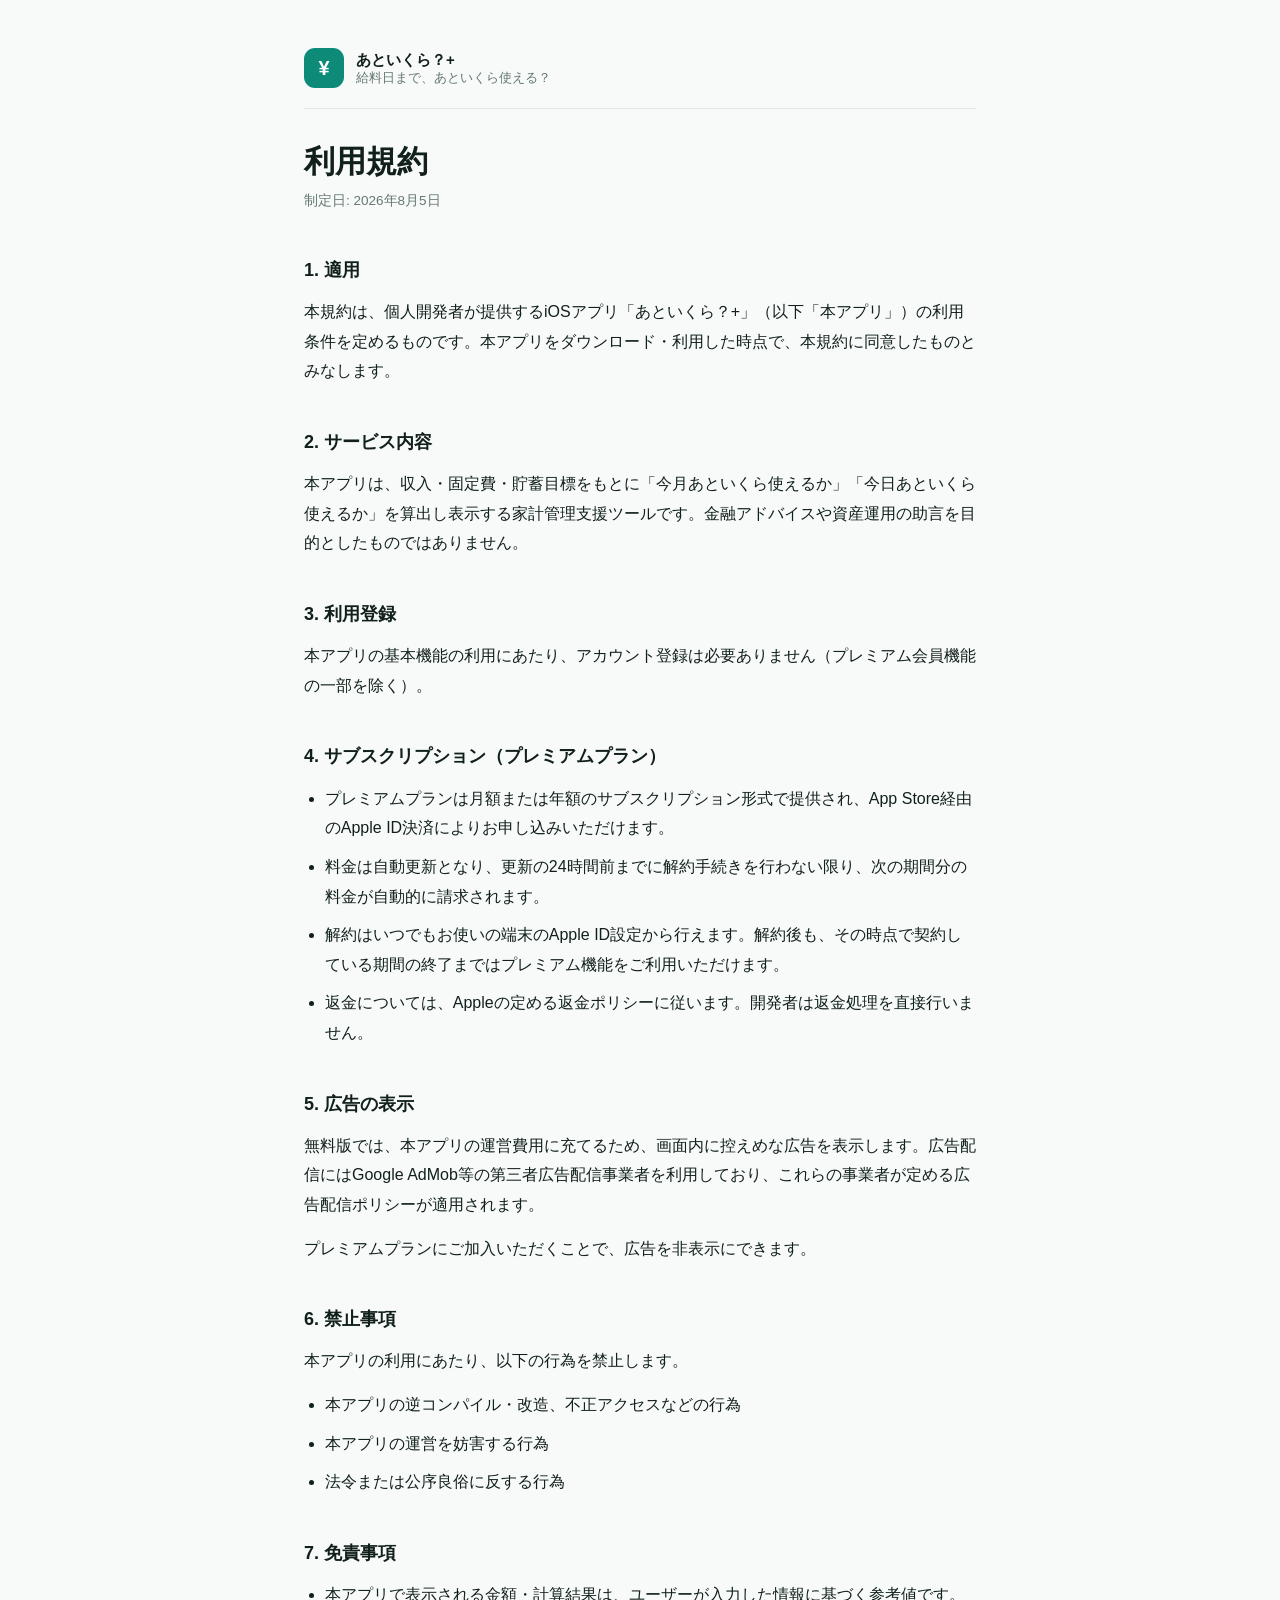
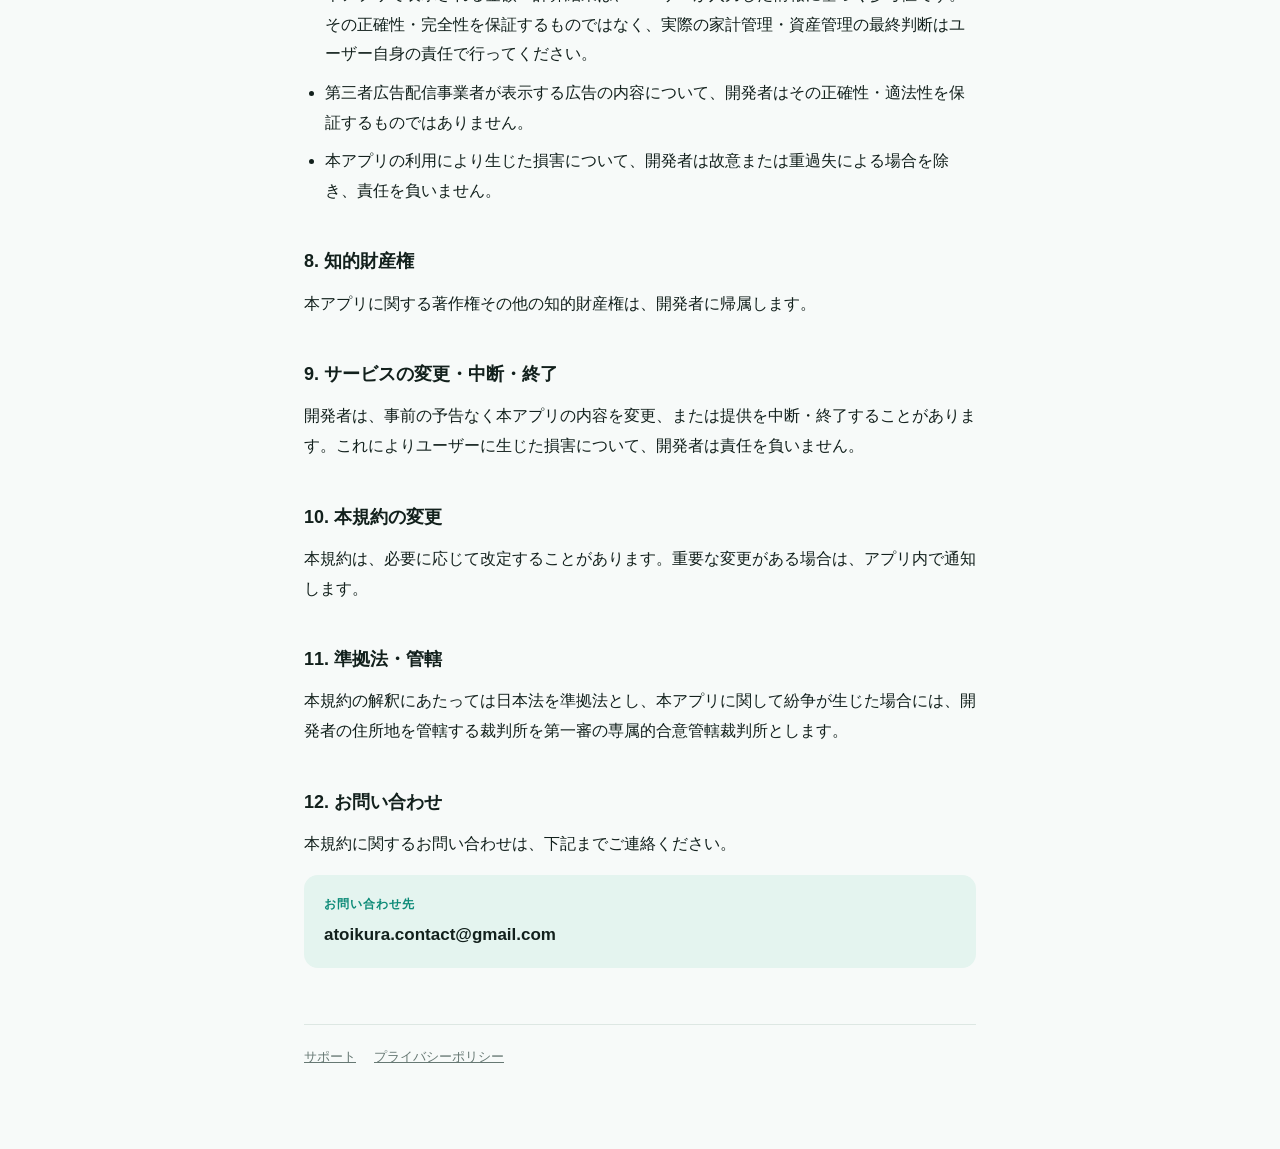
==== terms.html @ 6737637c "Add files via upload" ====
<!DOCTYPE html>
<html lang="ja">
<head>
<meta charset="UTF-8">
<meta name="viewport" content="width=device-width, initial-scale=1">
<title>利用規約｜あといくら？+</title>
<link rel="stylesheet" href="style.css">
</head>
<body>
<div class="wrap">

  <header class="site">
    <div class="mark">¥</div>
    <div class="site-name">あといくら？+<span>給料日まで、あといくら使える？</span></div>
  </header>

  <h1>利用規約</h1>
  <p class="date">制定日: 2026年8月5日</p>

  <h2>1. 適用</h2>
  <p>本規約は、個人開発者が提供するiOSアプリ「あといくら？+」（以下「本アプリ」）の利用条件を定めるものです。本アプリをダウンロード・利用した時点で、本規約に同意したものとみなします。</p>

  <h2>2. サービス内容</h2>
  <p>本アプリは、収入・固定費・貯蓄目標をもとに「今月あといくら使えるか」「今日あといくら使えるか」を算出し表示する家計管理支援ツールです。金融アドバイスや資産運用の助言を目的としたものではありません。</p>

  <h2>3. 利用登録</h2>
  <p>本アプリの基本機能の利用にあたり、アカウント登録は必要ありません（プレミアム会員機能の一部を除く）。</p>

  <h2>4. サブスクリプション（プレミアムプラン）</h2>
  <ul>
    <li>プレミアムプランは月額または年額のサブスクリプション形式で提供され、App Store経由のApple ID決済によりお申し込みいただけます。</li>
    <li>料金は自動更新となり、更新の24時間前までに解約手続きを行わない限り、次の期間分の料金が自動的に請求されます。</li>
    <li>解約はいつでもお使いの端末のApple ID設定から行えます。解約後も、その時点で契約している期間の終了まではプレミアム機能をご利用いただけます。</li>
    <li>返金については、Appleの定める返金ポリシーに従います。開発者は返金処理を直接行いません。</li>
  </ul>

  <h2>5. 広告の表示</h2>
  <p>無料版では、本アプリの運営費用に充てるため、画面内に控えめな広告を表示します。広告配信にはGoogle AdMob等の第三者広告配信事業者を利用しており、これらの事業者が定める広告配信ポリシーが適用されます。</p>
  <p>プレミアムプランにご加入いただくことで、広告を非表示にできます。</p>

  <h2>6. 禁止事項</h2>
  <p>本アプリの利用にあたり、以下の行為を禁止します。</p>
  <ul>
    <li>本アプリの逆コンパイル・改造、不正アクセスなどの行為</li>
    <li>本アプリの運営を妨害する行為</li>
    <li>法令または公序良俗に反する行為</li>
  </ul>

  <h2>7. 免責事項</h2>
  <ul>
    <li>本アプリで表示される金額・計算結果は、ユーザーが入力した情報に基づく参考値です。その正確性・完全性を保証するものではなく、実際の家計管理・資産管理の最終判断はユーザー自身の責任で行ってください。</li>
    <li>第三者広告配信事業者が表示する広告の内容について、開発者はその正確性・適法性を保証するものではありません。</li>
    <li>本アプリの利用により生じた損害について、開発者は故意または重過失による場合を除き、責任を負いません。</li>
  </ul>

  <h2>8. 知的財産権</h2>
  <p>本アプリに関する著作権その他の知的財産権は、開発者に帰属します。</p>

  <h2>9. サービスの変更・中断・終了</h2>
  <p>開発者は、事前の予告なく本アプリの内容を変更、または提供を中断・終了することがあります。これによりユーザーに生じた損害について、開発者は責任を負いません。</p>

  <h2>10. 本規約の変更</h2>
  <p>本規約は、必要に応じて改定することがあります。重要な変更がある場合は、アプリ内で通知します。</p>

  <h2>11. 準拠法・管轄</h2>
  <p>本規約の解釈にあたっては日本法を準拠法とし、本アプリに関して紛争が生じた場合には、開発者の住所地を管轄する裁判所を第一審の専属的合意管轄裁判所とします。</p>

  <h2>12. お問い合わせ</h2>
  <p>本規約に関するお問い合わせは、下記までご連絡ください。</p>
  <div class="contact">
    <p class="label">お問い合わせ先</p>
    <a href="mailto:atoikura.contact@gmail.com">atoikura.contact@gmail.com</a>
  </div>

  <footer class="site">
    <a href="index.html">サポート</a>
    <a href="privacy.html">プライバシーポリシー</a>
  </footer>

</div>
</body>
</html>
---- style.css ----
:root {
  --ground: #F7FAF9;
  --surface: #FFFFFF;
  --tint: #E4F4EF;
  --ink: #12201C;
  --muted: #667873;
  --line: #DDE7E3;
  --accent: #0D8B78;
}

@media (prefers-color-scheme: dark) {
  :root {
    --ground: #0F1513;
    --surface: #171F1C;
    --tint: #16302A;
    --ink: #E9F0ED;
    --muted: #9BAAA5;
    --line: #27332F;
    --accent: #34CDB0;
  }
}

* { box-sizing: border-box; }

body {
  margin: 0;
  background: var(--ground);
  color: var(--ink);
  font-family: -apple-system, BlinkMacSystemFont, "Hiragino Sans", "Yu Gothic Medium", "Meiryo", sans-serif;
  font-size: 16px;
  line-height: 1.85;
  -webkit-font-smoothing: antialiased;
}

.wrap {
  max-width: 720px;
  margin: 0 auto;
  padding: 48px 24px 80px;
}

header.site {
  display: flex;
  align-items: center;
  gap: 12px;
  padding-bottom: 20px;
  margin-bottom: 32px;
  border-bottom: 1px solid var(--line);
}

.mark {
  width: 40px;
  height: 40px;
  border-radius: 11px;
  background: var(--accent);
  color: #fff;
  display: grid;
  place-items: center;
  font-size: 20px;
  font-weight: 800;
  flex: 0 0 auto;
}

.site-name {
  font-size: 15px;
  font-weight: 800;
  line-height: 1.3;
}

.site-name span {
  display: block;
  font-size: 12.5px;
  font-weight: 500;
  color: var(--muted);
}

h1 {
  font-size: clamp(24px, 4.5vw, 31px);
  font-weight: 800;
  line-height: 1.35;
  margin: 0 0 6px;
  text-wrap: balance;
}

.date {
  color: var(--muted);
  font-size: 13.5px;
  margin: 0 0 40px;
}

h2 {
  font-size: 18px;
  font-weight: 800;
  margin: 40px 0 10px;
  text-wrap: balance;
}

p { margin: 0 0 14px; }

ul { margin: 0 0 14px; padding-left: 1.3em; }
li { margin-bottom: 9px; }
li:last-child { margin-bottom: 0; }

.contact {
  background: var(--tint);
  border-radius: 14px;
  padding: 18px 20px;
  margin: 16px 0 0;
}

.contact .label {
  font-size: 12px;
  font-weight: 700;
  letter-spacing: .08em;
  color: var(--accent);
  margin: 0 0 4px;
}

.contact a {
  font-size: 17px;
  font-weight: 700;
  color: var(--ink);
  text-decoration: none;
  word-break: break-all;
}

.contact a:hover { text-decoration: underline; }

footer.site {
  margin-top: 56px;
  padding-top: 20px;
  border-top: 1px solid var(--line);
  color: var(--muted);
  font-size: 13px;
  display: flex;
  gap: 18px;
  flex-wrap: wrap;
}

footer.site a { color: var(--muted); }

a { color: var(--accent); }

a:focus-visible {
  outline: 2px solid var(--accent);
  outline-offset: 3px;
  border-radius: 3px;
}
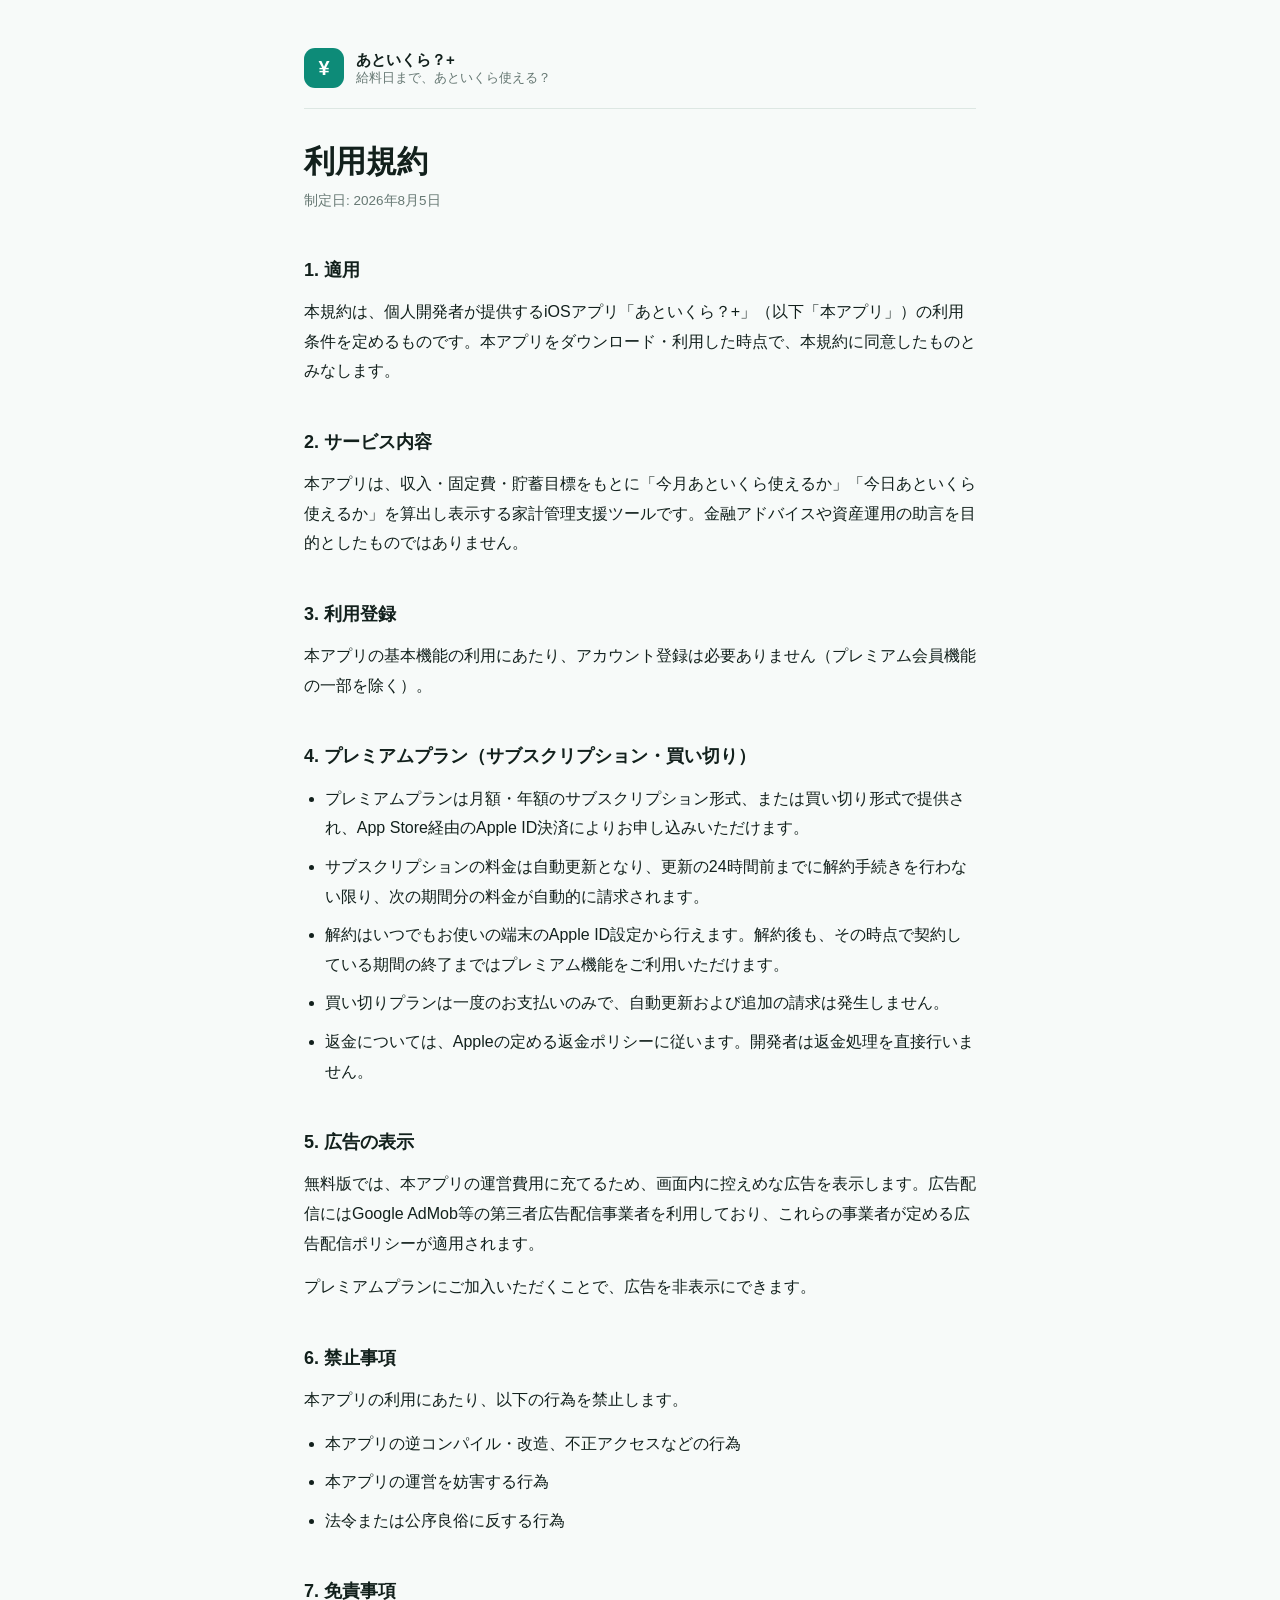
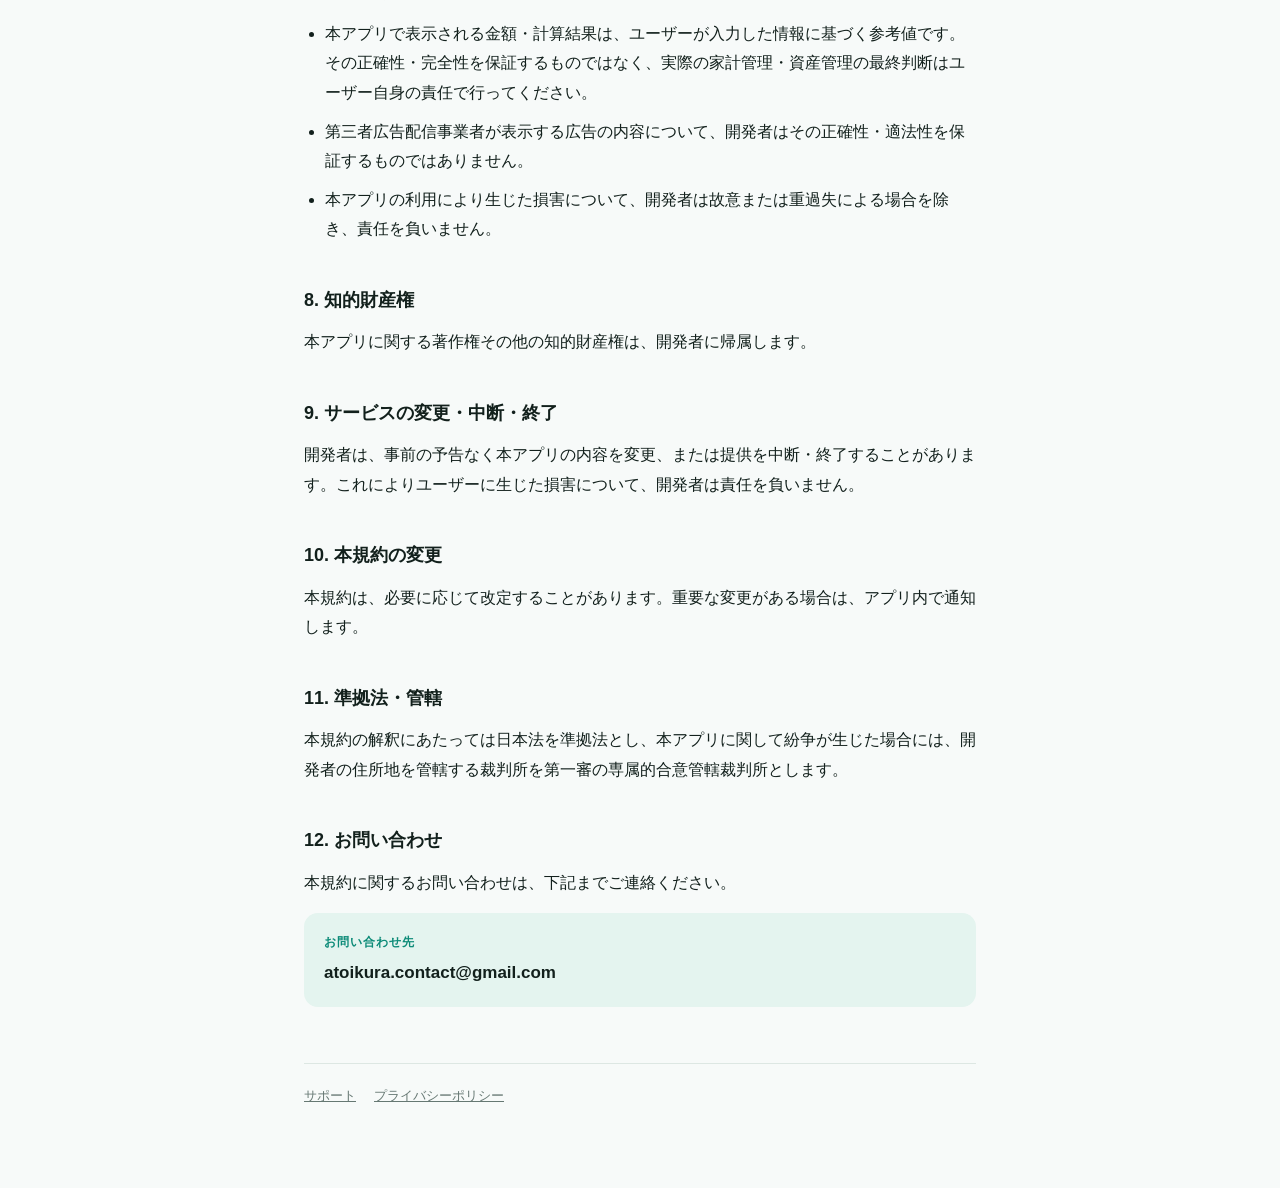
==== commit c4257da1: "Add files via upload" ====
--- a/terms.html
+++ b/terms.html
@@ -26,11 +26,12 @@
   <h2>3. 利用登録</h2>
   <p>本アプリの基本機能の利用にあたり、アカウント登録は必要ありません（プレミアム会員機能の一部を除く）。</p>
 
-  <h2>4. サブスクリプション（プレミアムプラン）</h2>
+  <h2>4. プレミアムプラン（サブスクリプション・買い切り）</h2>
   <ul>
-    <li>プレミアムプランは月額または年額のサブスクリプション形式で提供され、App Store経由のApple ID決済によりお申し込みいただけます。</li>
-    <li>料金は自動更新となり、更新の24時間前までに解約手続きを行わない限り、次の期間分の料金が自動的に請求されます。</li>
+    <li>プレミアムプランは月額・年額のサブスクリプション形式、または買い切り形式で提供され、App Store経由のApple ID決済によりお申し込みいただけます。</li>
+    <li>サブスクリプションの料金は自動更新となり、更新の24時間前までに解約手続きを行わない限り、次の期間分の料金が自動的に請求されます。</li>
     <li>解約はいつでもお使いの端末のApple ID設定から行えます。解約後も、その時点で契約している期間の終了まではプレミアム機能をご利用いただけます。</li>
+    <li>買い切りプランは一度のお支払いのみで、自動更新および追加の請求は発生しません。</li>
     <li>返金については、Appleの定める返金ポリシーに従います。開発者は返金処理を直接行いません。</li>
   </ul>
 
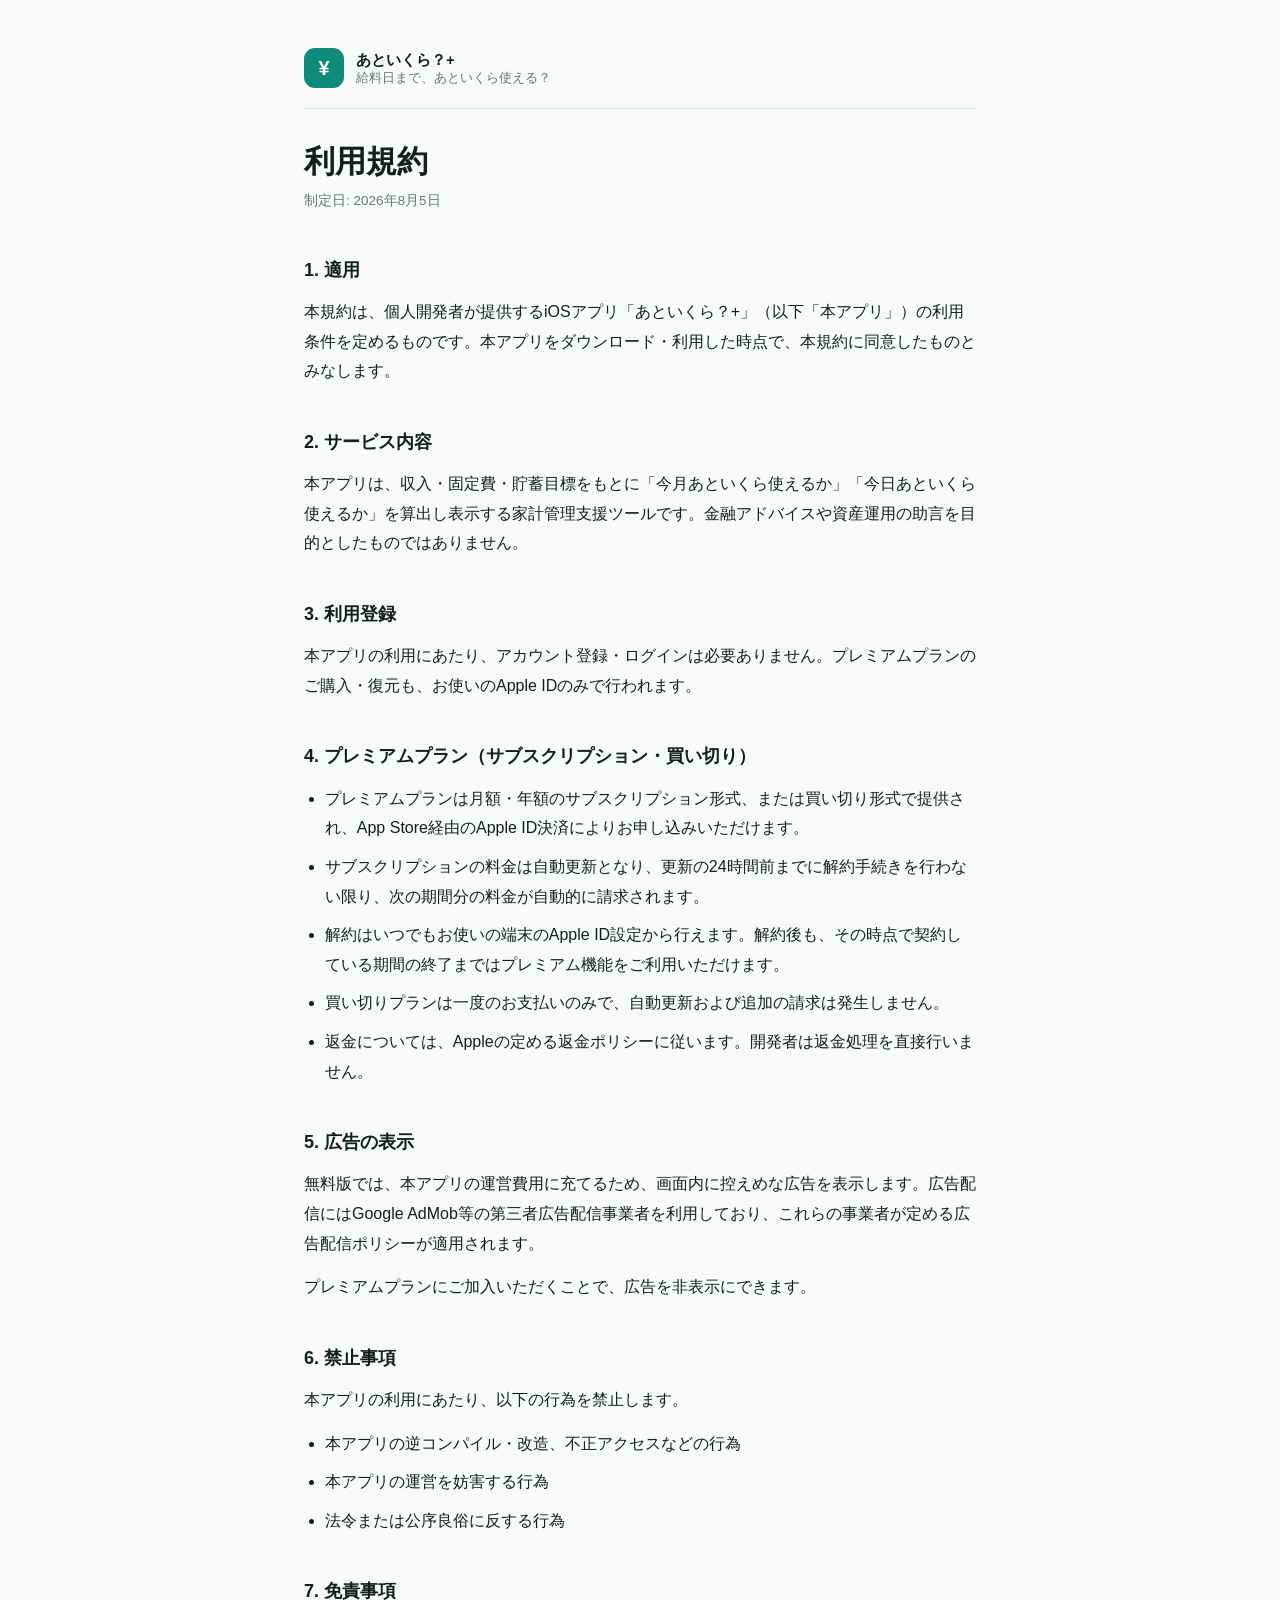
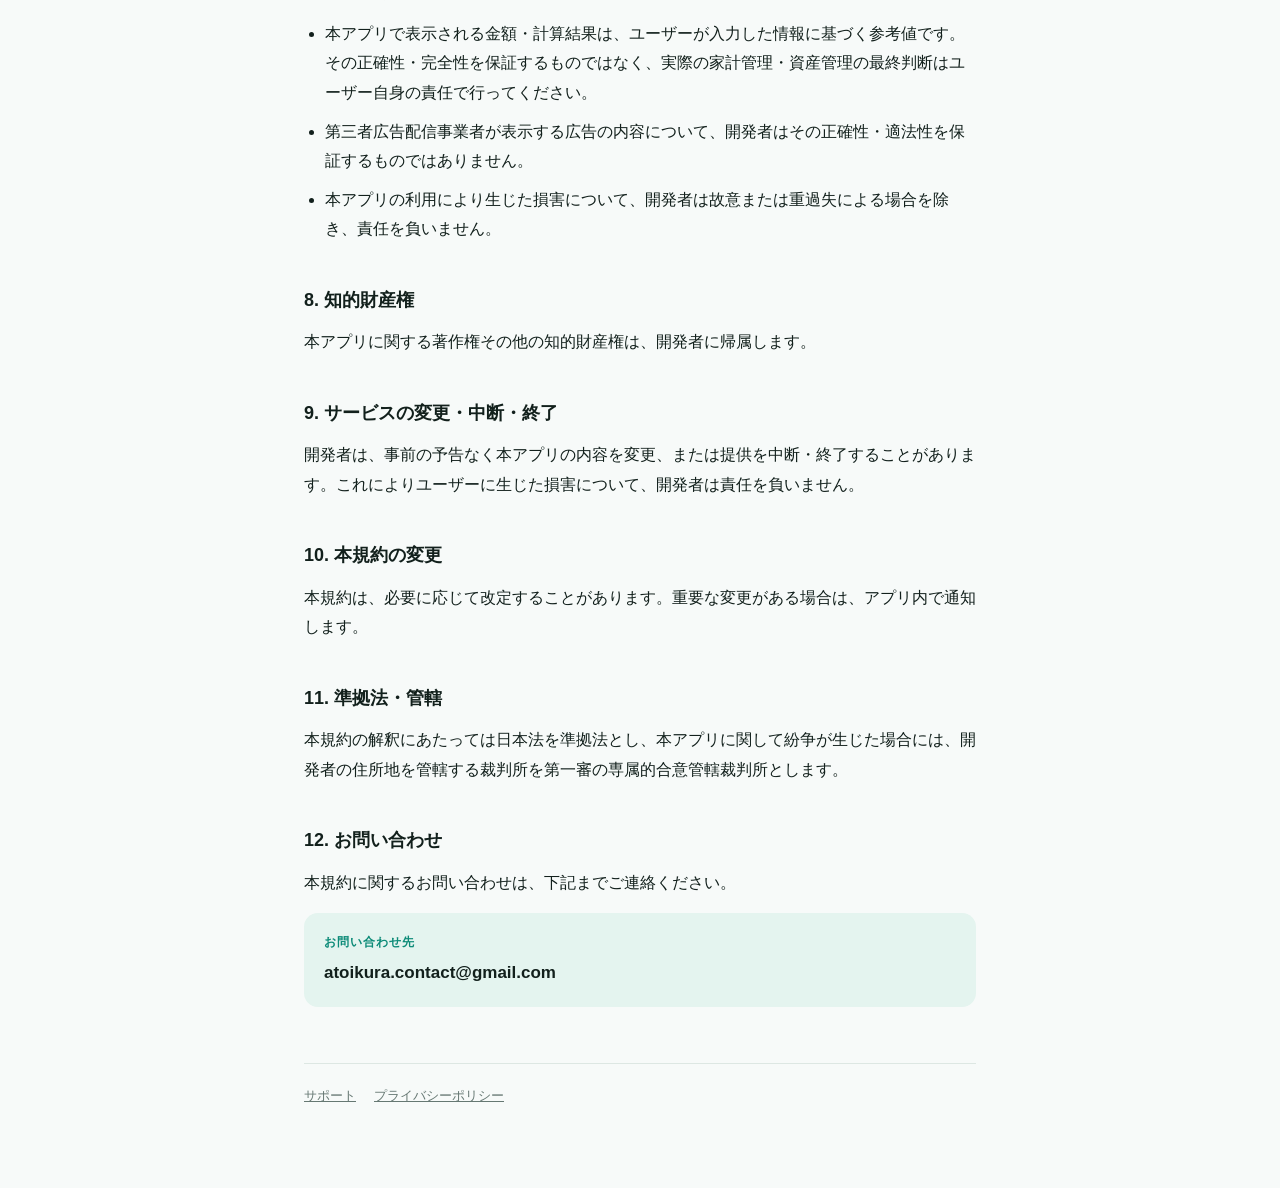
==== commit 8ae038a7: "Add files via upload" ====
--- a/terms.html
+++ b/terms.html
@@ -24,7 +24,7 @@
   <p>本アプリは、収入・固定費・貯蓄目標をもとに「今月あといくら使えるか」「今日あといくら使えるか」を算出し表示する家計管理支援ツールです。金融アドバイスや資産運用の助言を目的としたものではありません。</p>
 
   <h2>3. 利用登録</h2>
-  <p>本アプリの基本機能の利用にあたり、アカウント登録は必要ありません（プレミアム会員機能の一部を除く）。</p>
+  <p>本アプリの利用にあたり、アカウント登録・ログインは必要ありません。プレミアムプランのご購入・復元も、お使いのApple IDのみで行われます。</p>
 
   <h2>4. プレミアムプラン（サブスクリプション・買い切り）</h2>
   <ul>
